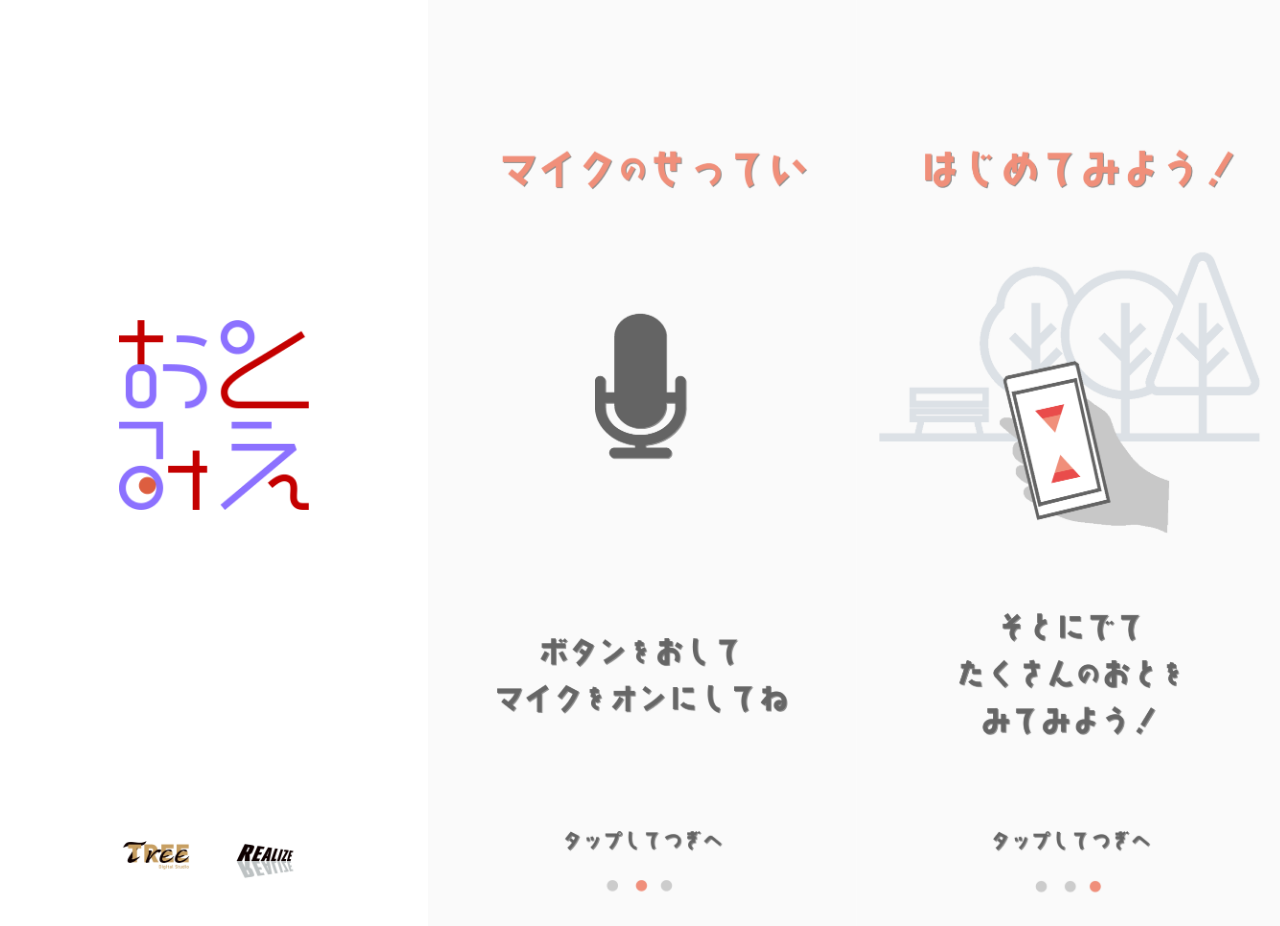
==== app/index.html @ 05047c59 "Merge branch 'main' of https://github.com/TREE-REALIZE/otomie" ====
<!DOCTYPE html>
<html lang="ja">

<head>
    <meta charset="UTF-8">
    <meta http-equiv="X-UA-Compatible" content="IE=edge">
    <meta name="viewport" content="width=device-width, initial-scale=1.0">
    <meta name="apple-mobile-web-app-capable" content="yes"> <!-- アドレスバー非表示 -->
    <meta name="apple-mobile-web-app-status-bar-style" content="black-translucent"> <!-- ステータスバー半透明 -->
    <meta name="viewport" content="width=device-width, initial-scale=1.0, viewport-fit=cover"> <!-- レンダリング領域を最大限まで広げる -->

    <title>オトミエ</title>
    <link rel="stylesheet" href="https://maxcdn.bootstrapcdn.com/font-awesome/4.7.0/css/font-awesome.min.css" />
    <link rel="stylesheet" href="styles/destyle.min.css">
    <link rel="stylesheet" href="styles/style.css">
    <link rel="apple-touch-icon" href="images/AppIcon.png" />
</head>

<body>
    <!-- スプラッシュ画面 -->
    <div id="SplashWindow" class="Window">
        <div id="SplashImageGrp" class="FadeOutSplash">
            <img src="images/AppLogo.png" alt="アプリロゴ画像" id="AppLogoImage">
            <img src="images/TreeRealize.png" alt="会社・事業部ロゴ画像" id="TreeRealizeImage">
        </div>
    </div>

    <!-- ハウトゥ画面 -->
    <div id="HowToWindow" class="Window">
        <div class="Slider">
            <!-- SliderContent:スライドする役目 -->
            <div class="SliderContent Window">
                <div id="ConceptCard">
                    <img src="images/Howto01.png" id="HowtoImg01">
                </div>
            </div>
            <div class="SliderContent Window">
                <div id="MicOnCard">
                    <img src="images/Howto02.png" id="HowtoImg02">
                </div>
            </div>
            <div class="SliderContent Window">
                <div id="StartCard">
                    <img src="images/Howto03.png" id="HowtoImg03">
                </div>
            </div>
        </div>
    </div>

    <!-- 収録画面 -->
    <div id="RecWindow" class="Window">
        <h1 id="sampleArea">サンプル</h1>
        <div id="TitleLogoRec"></div>
        <div id="VisualRealTime"></div>
        <canvas id="CanvasRealTime"></canvas>
        <canvas id="CanvasWaveFormRec"></canvas>
        <canvas id="fpsCanvas" width="200" height="100"></canvas>
        <div id="RecBottomCover">
            <div id="ButtonStartRecBack">
                <!-- ↓クラスの付け替えで状態(NormalRecBtn StartRecBtn)切り替え -->
                <div id="ButtonStartRec" class="NormalRecBtn">
                    <div id="RecCountTextBack">
                        <div id="RecCountText"></div>
                    </div>
                </div>
            </div>
        </div>
        <div id="ThumbnailImage" class="Displaynone"></div>

    </div>

    <!-- 再生中画面 -->
    <div id="PlayWindow" class="Window">
        <!-- ↓クラスの付け替えで状態(RecNow RecFinish RecIcon RecPlayer)切り替え -->
        <div id="RecContainer" class="RecNow">
            <div id="WhiteFadePanelPlay"></div>
            <div id="CanvasRecMovie"></div>
            <canvas id="CanvasWaveFormPlay"></canvas>
            <div id="RecDateTime"><img src="images/TimeIcon.png"></i> 2022年12月22日 12:35</div>
            <div id="RecLocation"><img src="images/LocationIcon.png"></i> 東京ビッグサイト 南展示棟</div>
            <div id="PlayBottomCover">
                <div id="ButtonStartPlayBack">
                    <!-- 再生/停止ボタン -->
                    <!-- ↓クラスの付け替えで状態(PlayMovieBtn StopMovieBtn)切り替え -->
                    <div id="ButtonStartPlay" class="PlayMovieBtn"></div>
                </div>
                <div id="ButtonBackToRecWindow"><i class="fa fa-arrow-left"></i></div>
                <div id="ButtonDeleteMovie"><i class="fa fa-ellipsis-v"></i></div>
            </div>
        </div>
    </div>

    <!-- 画面上側UI -->
    <div id="OverWindow" class="Window">
        <img src="images/TitleLogo.png" id="TitleLogo">
        <div id="ClickDefence" class="Displaynone"></div>
        <div id="WhiteFadePanelOver"></div>
        <!-- ↓クラスの付け替えで状態(InactivePopupWindow ActivePopupWindow)切り替え -->
        <div id="DeleteConfirmText" class="InactivePopupWindow">収録データを削除しますか？
            <div id="DeleteText">削除</div>
            <div id="CancelText">キャンセル</div>
        </div>
        <!-- <div id="DeleteCompleteText" class="">収録データを削除しました</div> -->
    </div>

    <script src="script/otomie-visual.js"></script>
    <script src="script/voice_analyse.js"></script>
    <script src="script/app.js"></script>
    <script src="script/UIManager.js"></script>
</body>

</html>
---- app/styles/destyle.min.css ----
/*! destyle.css v3.0.0 | MIT License | https://github.com/nicolas-cusan/destyle.min.css */
*,::before,::after{box-sizing:border-box;border-style:solid;border-width:0}html{line-height:1.15;-webkit-text-size-adjust:100%;-webkit-tap-highlight-color:transparent}body{margin:0}main{display:block}p,table,blockquote,address,pre,iframe,form,figure,dl{margin:0}h1,h2,h3,h4,h5,h6{font-size:inherit;font-weight:inherit;margin:0}ul,ol{margin:0;padding:0;list-style:none}dt{font-weight:700}dd{margin-left:0}hr{box-sizing:content-box;height:0;overflow:visible;border-top-width:1px;margin:0;clear:both;color:inherit}pre{font-family:monospace,monospace;font-size:inherit}address{font-style:inherit}a{background-color:transparent;text-decoration:none;color:inherit}abbr[title]{text-decoration:underline dotted}b,strong{font-weight:bolder}code,kbd,samp{font-family:monospace,monospace;font-size:inherit}small{font-size:80%}sub,sup{font-size:75%;line-height:0;position:relative;vertical-align:baseline}sub{bottom:-.25em}sup{top:-.5em}svg,img,embed,object,iframe{vertical-align:bottom}button,input,optgroup,select,textarea{-webkit-appearance:none;appearance:none;vertical-align:middle;color:inherit;font:inherit;background:transparent;padding:0;margin:0;border-radius:0;text-align:inherit;text-transform:inherit}[type="checkbox"]{-webkit-appearance:checkbox;appearance:checkbox}[type="radio"]{-webkit-appearance:radio;appearance:radio}button,[type="button"],[type="reset"],[type="submit"]{cursor:pointer}button:disabled,[type="button"]:disabled,[type="reset"]:disabled,[type="submit"]:disabled{cursor:default}:-moz-focusring{outline:auto}select:disabled{opacity:inherit}option{padding:0}fieldset{margin:0;padding:0;min-width:0}legend{padding:0}progress{vertical-align:baseline}textarea{overflow:auto}[type="number"]::-webkit-inner-spin-button,[type="number"]::-webkit-outer-spin-button{height:auto}[type="search"]{outline-offset:-2px}[type="search"]::-webkit-search-decoration{-webkit-appearance:none}::-webkit-file-upload-button{-webkit-appearance:button;font:inherit}label[for]{cursor:pointer}details{display:block}summary{display:list-item}[contenteditable]:focus{outline:auto}table{border-color:inherit}caption{text-align:left}td,th{vertical-align:top;padding:0}th{text-align:left;font-weight:700}
---- app/styles/style.css ----
@charset "UTF-8";

/* 位置、組み、サイズ、形、線、色 */


body {
    position: relative;
    user-select: none;
    margin: 0;
    /* あとで消す */
    background-color: rgb(204, 204, 204);
}

/* すべての画面共通の外枠 */
.Window {
    position: absolute;
    width: 100%;
    height: 100%;

    /* あとで消す */
    width: 428px;
    height: 926px;
}

/*-- 非表示用クラス --*/
.Displaynone {
    display: none;
}

/* ----------------------各画面---------------------- */
/*-------- スプラッシュ画面 --------*/
#SplashWindow {
    background-color: rgb(255, 255, 255);
    text-align: center;
    z-index: 50;
}
#AppLogoImage {
    position: absolute;
    top: 320px;
    left: 119px;
    width: 190px;
    height: 190px;
}
#TreeRealizeImage {
    position: absolute;
    bottom: 46.3px;
    left: 0;
    width: 428px;
    height: 40px;
}
/* Splash画面画像フェードアウト */
.FadeOutSplash {
    animation-name: fadeOutSplash;
    animation-duration: 2s;
    animation-timing-function: ease;
    animation-fill-mode: forwards;
}
/* スプラッシュ画面フェードアウトアニメ */
@keyframes fadeOutSplash {
    0%, 40% {
        opacity: 1;
    }

    100% {
        opacity: 0;
        visibility: collapse;
    }
}

/*-------- Howto画面 --------*/
#HowToWindow {
    z-index: 40;
}

.Slider {
    width: 100%;
    margin: 0 auto;
    display: flex;
    flex-direction: row;
    flex-wrap: nowrap;
    justify-content: flex-start;
    align-items: center;
}

.SliderContent {
    position: relative;
    min-width: 100%;
}

/* Howto画像 */
#HowtoImg01, #HowtoImg02, #HowtoImg03 {
    position: absolute;
    bottom: 0;
    left: 0;
    width: 428px;
    height: 926px;
}

/* Howto画面のアニメーション */
.SlideHowtoAnim01 {
    animation-name: slideHowtoAnim01;
    animation-duration: 1s;
    animation-timing-function: ease;
    animation-fill-mode: forwards;
}

@keyframes slideHowtoAnim01 {
    0% {
        transform: translateX(0);
    }

    100% {
        transform: translateX(-100%);
    }
}

.SlideHowtoAnim02 {
    animation-name: slideHowtoAnim02;
    animation-duration: 1s;
    animation-timing-function: ease;
    animation-fill-mode: forwards;
}

@keyframes slideHowtoAnim02 {
    0% {
        transform: translateX(-100%);
    }

    100% {
        transform: translateX(-200%);
    }
}

/*-------------------- 収録画面 -----------------------*/
#RecWindow {
    background-color: rgb(255, 255, 255);
    text-align: center;
    z-index: 10;
}

/* 収録画面のグラフィックの親 */
#CanvasRealTime {
    position: absolute;
    bottom: 418px;
    left: 44px;
    width: 340px;
    height: 340px;
    border-radius: 30px;
    overflow: hidden;
    opacity: 0.5;
}

/* 収録画面のグラフィック */
#CanvasRealTime>canvas {
    width: 100%;
    height: 100%;
}

#VisualRealTime {
    position: absolute;
    bottom: 418px;
    left: 44px;
    width: 340px;
    height: 340px;
    border-radius: 30px;
    background-color: rgb(194, 194, 194);
    overflow: hidden;
}

#VisualRealTime>canvas {
    width: 100%;
    height: 100%;
}

/* 収録画面の波形 */
#CanvasWaveFormRec {
    position: absolute;
    bottom: 259px;
    left: 0;
    width: 100%;
    height: 120px;
    /* background-color: rgb(255, 136, 136); */
}

/* 画面下部の背景 */
#RecBottomCover {
    position: absolute;
    bottom: 0;
    width: 100%;
    height: 180px;
    background-color: rgb(18, 77, 274);
}

/* 収録開始ボタンの背景 */
#ButtonStartRecBack {
    position: absolute;
    bottom: 110px;
    left: 159px;
    width: 110px;
    height: 110px;
    background-color: rgb(255, 255, 255);
    border-radius: 50%;
}

/* 収録開始ボタン */
#ButtonStartRec {
    position: absolute;
    bottom: 5px;
    left: 5px;
    width: 100px;
    height: 100px;
    border-radius: 50%;
    background-color: rgb(18, 77, 274);
}

/* 秒数の背景 */
#RecCountTextBack {
    position: absolute;
    bottom: 15px;
    left: 15px;
    width: 70px;
    height: 70px;
    background-color: rgb(255, 255, 255);
    border-radius: 50%;
}

/* 秒数 */
#RecCountText {
    position: absolute;
    bottom: 17px;
    left: 17px;
    width: 36px;
    height: 36px;
    border-radius: 20%;
    line-height: 38px;
    font-family: sans-serif;
    font-weight: 100;
    font-size: 28px;
    letter-spacing: 0em;
    color: rgb(255, 255, 255);
}

/* 録画ボタン -通常状態 */
#ButtonStartRec.NormalRecBtn,
#ButtonStartRec.NormalRecBtn #RecCountText {
    background-color: rgb(18, 77, 274);
    border-radius: 50%;
}

/* 録画ボタン -録画状態 */
#ButtonStartRec.StartRecBtn,
#ButtonStartRec.StartRecBtn #RecCountText {
    background-color: rgb(255, 84, 27);
}

/* サムネイル画像 */
#ThumbnailImage {
    position: absolute;
    bottom: 40px;
    left: 30px;
    width: 105px;
    height: 105px;
    border-radius: 15%;
    background-size: contain;
    background-color: rgb(98, 218, 255);
}

/*--------------------- 再生画面(収録済み) -------------------------*/
#PlayWindow {
    pointer-events: none;
    z-index: 20;
}

/* クリックできるUI */
#RecContainer.RecIcon #CanvasRecMovie,
#RecContainer.RecPlayer #ButtonStartPlay,
#RecContainer.RecPlayer #ButtonBackToRecWindow,
#RecContainer.RecPlayer #ButtonDeleteMovie {
    pointer-events: auto;
}

/* 収録中・収録終了・プレイヤー状態共通 */
#RecContainer.RecNow,
#RecContainer.RecFinish,
#RecContainer.RecIcon,
#RecContainer.RecPlayer {
    position: absolute;
    width: 100%;
    height: 100%;
}

/* 再生画面のグラフィックの親 */
#CanvasRecMovie {
    overflow: hidden;
    background-size: contain;
}
/* 再生画面のグラフィック */
#CanvasRecMovie>canvas {
    overflow: hidden;
    width: 100%;
    height: 100%;
}

/* -----------------収録中状態------------------ */
/* 全部非表示 */
#RecContainer.RecNow {
    display: none;
}

/* -----------------収録終了状態------------------ */
/* グラフィック */
#RecContainer.RecFinish #CanvasRecMovie {
    position: absolute;
    bottom: 418px;
    left: 44px;
    width: 340px;
    height: 340px;
    border-radius: 30px;
    background-color: rgb(125, 255, 98);
}

/* それ以外非表示 */
#RecContainer.RecFinish #WhiteFadePanelPlay,
#RecContainer.RecFinish #CanvasWaveFormPlay,
#RecContainer.RecFinish #RecDateTime,
#RecContainer.RecFinish #RecLocation,
#RecContainer.RecFinish #PlayBottomCover {
    display: none;
}

/* ------------------アイコン状態---------------------- */
/* 白フェード */
#RecContainer.RecIcon #WhiteFadePanelPlay {
    opacity: 0;
    background-color: rgba(255, 255, 255, 0);
    position: absolute;
    width: 100%;
    height: 100%;
}

/*グラフィック */
#RecContainer.RecIcon #CanvasRecMovie {
    position: absolute;
    bottom: 40px;
    left: 30px;
    width: 105px;
    height: 105px;
    border-radius: 15%;
    background-color: rgb(125, 255, 98);
}

/* その他 */
#RecContainer.RecIcon #CanvasWaveFormPlay,
#RecContainer.RecIcon #RecDateTime,
#RecContainer.RecIcon #RecLocation,
#RecContainer.RecIcon #PlayBottomCover,
#RecContainer.RecIcon #ButtonStartPlayBack,
#RecContainer.RecIcon #ButtonStartPlay,
#RecContainer.RecIcon #ButtonBackToRecWindow,
#RecContainer.RecIcon #ButtonDeleteMovie,
#RecContainer.RecIcon #RecDateTime,
#RecContainer.RecIcon #RecLocation {
    position: absolute;
    bottom: 0;
    left: 0;
    opacity: 0;
    width: 0px;
    height: 0px;
}

/* 戻る消すボタン共通 */
#RecContainer.RecIcon #ButtonBackToRecWindow,
#RecContainer.RecIcon #ButtonDeleteMovie {
    line-height: 30px;
    text-align: center;
    font-family: sans-serif;
    font-size: 0px;
    color: rgb(230, 230, 230);
}

/* 日時場所共通 */
#RecContainer.RecIcon #RecDateTime,
#RecContainer.RecIcon #RecLocation {
    line-height: 20px;
    text-align: left;
    font-family: sans-serif;
    font-size: 0px;
    color: rgb(127, 127, 127);
}

/* ボタン共通 */
#RecContainer.RecIcon #ButtonStartPlayBack,
#RecContainer.RecIcon #ButtonStartPlay {
    border-radius: 50%;
}

/* 再生/停止ボタン - 再生ボタン状態 */
#RecContainer.RecIcon #ButtonStartPlay.PlayMovieBtn::before {
    position: absolute;
    top: 50%;
    left: 32.5%;
    transform: translateY(-50%);
    width: 0px;
    height: 0px;
    border: 0px solid transparent;
    border-left: 0px solid transparent;
    box-sizing: border-box;
    content: "";
}

/* 全パーツ共通トランジション */
#RecContainer.RecIcon #WhiteFadePanelPlay,
#RecContainer.RecIcon #CanvasRecMovie,
#RecContainer.RecIcon #CanvasWaveFormPlay,
#RecContainer.RecIcon #RecDateTime,
#RecContainer.RecIcon #RecLocation,
#RecContainer.RecIcon #PlayBottomCover,
#RecContainer.RecIcon #ButtonStartPlayBack,
#RecContainer.RecIcon #ButtonStartPlay,
#RecContainer.RecIcon #ButtonBackToRecWindow,
#RecContainer.RecIcon #ButtonDeleteMovie,
#RecContainer.RecIcon #ButtonStartPlay.PlayMovieBtn::before {
    transition-duration: 0.75s;
}

/* -----------------プレイヤー状態------------------ */
/* 白フェード */
#RecContainer.RecPlayer #WhiteFadePanelPlay {
    opacity: 1;
    background-color: rgb(255, 255, 255);
    position: absolute;
    width: 100%;
    height: 100%;
}

/* グラフィック */
#RecContainer.RecPlayer #CanvasRecMovie {
    position: absolute;
    bottom: 418px;
    left: 44px;
    width: 340px;
    height: 340px;
    border-radius: 30px;
    background-color: rgb(125, 255, 98);
}

/* 波形 */
#RecContainer.RecPlayer #CanvasWaveFormPlay {
    position: absolute;
    bottom: 259px;
    left: 0;
    width: 100%;
    height: 120px;
    /* background-color: rgb(255, 225, 54); */
}

/* 日時場所共通 */
#RecContainer.RecPlayer #RecDateTime,
#RecContainer.RecPlayer #RecLocation {
    position: absolute;
    left: 90px;
    height: 20px;
    width: 100%;
    line-height: 20px;
    text-align: left;
    font-family: sans-serif;
    font-weight: 500;
    font-size: 20px;
    letter-spacing: 0em;
    color: rgb(127, 127, 127);
}

/* 日時 */
#RecContainer.RecPlayer #RecDateTime {
    position: absolute;
    bottom: 219px;
}

/* 場所 */
#RecContainer.RecPlayer #RecLocation {
    position: absolute;
    bottom: 189px;
}

/* 画面下部の背景 */
#RecContainer.RecPlayer #PlayBottomCover {
    position: absolute;
    bottom: 0;
    width: 100%;
    height: 130px;
    background-color: rgb(170, 170, 170);
}

/* 再生ボタンの背景 */
#RecContainer.RecPlayer #ButtonStartPlayBack {
    position: absolute;
    bottom: 59px;
    left: 159px;
    width: 110px;
    height: 110px;
    background-color: rgb(255, 255, 255);
    border-radius: 50%;
}

/* 再生/停止ボタン */
#RecContainer.RecPlayer #ButtonStartPlay {
    position: absolute;
    bottom: 5px;
    left: 5px;
    width: 100px;
    height: 100px;
    border-radius: 50%;
    background-color: rgb(0, 0, 0);
}

/* 再生/停止ボタン - 再生ボタン状態 */
#RecContainer.RecPlayer #ButtonStartPlay.PlayMovieBtn::before {
    position: absolute;
    top: 50%;
    left: 32.5%;
    transform: translateY(-50%);
    width: 0px;
    height: 0px;
    border: 27px solid transparent;
    border-left: 45px solid rgb(255, 255, 255);
    box-sizing: border-box;
    content: "";
}

/* 再生/停止ボタン - 停止ボタン状態 */
#RecContainer.RecPlayer #ButtonStartPlay.StopMovieBtn::before,
#RecContainer.RecPlayer #ButtonStartPlay.StopMovieBtn::after {
    position: absolute;
    top: 50%;
    transform: translateX(-50%) translateY(-50%);
    width: 12px;
    height: 45px;
    box-sizing: border-box;
    background-color: rgb(255, 255, 255);
    content: "";
}

#RecContainer.RecPlayer #ButtonStartPlay.StopMovieBtn::before {
    left: 35%;
}

#RecContainer.RecPlayer #ButtonStartPlay.StopMovieBtn::after {
    left: 65%;
}

/* 戻る消すボタン共通 */
#RecContainer.RecPlayer #ButtonBackToRecWindow,
#RecContainer.RecPlayer #ButtonDeleteMovie {
    position: absolute;
    bottom: 50px;
    width: 30px;
    height: 30px;
    line-height: 30px;
    text-align: center;
    font-family: sans-serif;
    font-size: 35px;
    color: rgb(230, 230, 230);
}

/* 戻るボタン */
#RecContainer.RecPlayer #ButtonBackToRecWindow {
    position: absolute;
    left: 40px;
}

/* 消すボタン */
#RecContainer.RecPlayer #ButtonDeleteMovie {
    position: absolute;
    left: 358px;
}

/* 全パーツ共通トランジション */
#RecContainer.RecPlayer #WhiteFadePanelPlay,
#RecContainer.RecPlayer #CanvasRecMovie,
#RecContainer.RecPlayer #CanvasWaveFormPlay,
#RecContainer.RecPlayer #RecDateTime,
#RecContainer.RecPlayer #RecLocation,
#RecContainer.RecPlayer #PlayBottomCover,
#RecContainer.RecPlayer #ButtonStartPlayBack,
#RecContainer.RecPlayer #ButtonStartPlay,
#RecContainer.RecPlayer #ButtonBackToRecWindow,
#RecContainer.RecPlayer #ButtonDeleteMovie {
    transition-duration: 0.75s;
}

/* ---------- 画面上にかぶるUI ---------- */
#OverWindow {
    z-index: 30;
    pointer-events: none;
}

/* クリック抑止板 */
#ClickDefence {
    position: absolute;
    height: 100%;
    width: 100%;
    pointer-events: auto;
}

/* 灰色(クリック抑止板用) */
.GrayBackColor {
    background-color: rgba(110, 110, 110, 0.4);
}

/* タイトルロゴ */
#TitleLogo {
    position: absolute;
    top: 83px;
    width: 428px;
    height: 46px;
}

/* 白フェード用板 */
#WhiteFadePanelOver {
    position: absolute;
    top: 0;
    left: 0;
    width: 100%;
    height: 100%;
}

/* 白フェードアウトアニメ */
.FadeOutWhiteOverAnim {
    animation-name: fadeOutWhiteOverAnim;
    animation-duration: 0.5s;
    animation-timing-function: ease;
    animation-fill-mode: forwards;
}

@keyframes fadeOutWhiteOverAnim {
    0% {
        background-color: rgba(255, 255, 255, 0);
    }

    100% {
        background-color: rgb(255, 255, 255);
    }
}

/* 白フェードインアニメ */
.FadeInWhiteOverAnim {
    animation-name: fadeInWhiteOverAnim;
    animation-duration: 0.5s;
    animation-timing-function: ease;
    animation-fill-mode: forwards;
}

@keyframes fadeInWhiteOverAnim {
    0% {
        background-color: rgb(255, 255, 255);
    }

    100% {
        background-color: rgba(255, 255, 255, 0);
    }
}

/* 削除確認テキスト-アクティブ状態 */
#DeleteConfirmText.ActivePopupWindow {
    pointer-events: auto;
    position: absolute;
    top: 273px;
    left: 64px;
    width: 300px;
    height: 130px;
    border-radius: 8px;
    background-color: rgb(255, 255, 255);
    box-shadow: 0px 5px 15px 0px rgba(0, 0, 0, 0.35);
    line-height: 75px;
    text-align: center;
    font-family: sans-serif;
    font-weight: 500;
    font-size: 19px;
    letter-spacing: 0em;
    color: rgb(51, 51, 51);
}
/* 削除テキスト-アクティブ状態 */
#DeleteConfirmText.ActivePopupWindow #DeleteText {
    position: absolute;
    top: 65px;
    left: 30px;
    width: 110px;
    height: 40px;
    border-radius: 8px;
    background-color: rgb(200, 200, 200);
    line-height: 40px;
    text-align: center;
    font-family: sans-serif;
    font-weight: 500;
    font-size: 15px;
    letter-spacing: 0em;
    color: rgb(51, 51, 51);
}
/* キャンセルテキスト-アクティブ状態 */
#DeleteConfirmText.ActivePopupWindow #CancelText {
    position: absolute;
    top: 65px;
    left: 160px;
    width: 110px;
    height: 40px;
    border-radius: 8px;
    background-color: rgb(18, 77, 274);
    line-height: 40px;
    text-align: center;
    font-family: sans-serif;
    font-weight: 500;
    font-size: 15px;
    letter-spacing: 0em;
    color: rgb(255, 255, 255);
}
#DeleteConfirmText.ActivePopupWindow,
#DeleteConfirmText.ActivePopupWindow #DeleteText,
#DeleteConfirmText.ActivePopupWindow #CancelText {
    transition-duration: 0.2s;
}

/* 削除確認テキスト-非アクティブ状態 */
#DeleteConfirmText.InactivePopupWindow {
    pointer-events: auto;
    position: absolute;
    top: 294.5px;
    left: 114px;
    width: 200px;
    height: 87px;
    border-radius: 5px;
    background-color: rgba(255, 255, 255, 0);
    box-shadow: 0px 3px 10px 0px rgba(0, 0, 0, 0);
    line-height: 50px;
    text-align: center;
    font-family: sans-serif;
    font-weight: 500;
    font-size: 12px;
    letter-spacing: 0em;
    color: rgba(51, 51, 51, 0);
}
/* 削除テキスト-非アクティブ状態 */
#DeleteConfirmText.InactivePopupWindow #DeleteText {
    position: absolute;
    top: 43.5px;
    left: 20px;
    width: 73px;
    height: 27px;
    border-radius: 5px;
    background-color: rgba(200, 200, 200, 0);
    line-height: 27px;
    text-align: center;
    font-family: sans-serif;
    font-weight: 300;
    font-size: 10px;
    letter-spacing: 0em;
    color: rgba(51, 51, 51, 0);
}
/* キャンセルテキスト-非アクティブ状態 */
#DeleteConfirmText.InactivePopupWindow #CancelText {
    position: absolute;
    top: 43.5px;
    left: 107px;
    width: 73px;
    height: 27px;
    border-radius: 5px;
    background-color: rgba(18, 77, 274, 0);
    line-height: 27px;
    text-align: center;
    font-family: sans-serif;
    font-weight: 300;
    font-size: 10px;
    letter-spacing: 0em;
    color: rgba(255, 255, 255, 0);
}
/* #DeleteConfirmText.InactivePopupWindow,
#DeleteConfirmText.InactivePopupWindow #DeleteText,
#DeleteConfirmText.InactivePopupWindow #CancelText {
    transition-duration: 0.2s;
} */

/* ↓作業中 */
/* 削除完了テキスト */
#DeleteCompleteText {
    pointer-events: none;
    position: absolute;
    top: 273px;
    left: 64px;
    width: 300px;
    height: 130px;
    border-radius: 8px;
    background-color: rgb(255, 255, 255);
    box-shadow: 0px 5px 15px 0px rgba(0, 0, 0, 0.35);
    line-height: 75px;
    text-align: center;
    font-family: sans-serif;
    font-weight: 500;
    font-size: 19px;
    letter-spacing: 0em;
    color: rgb(51, 51, 51);
    animation-name: fadeOutDeleteCompleteText;
    animation-duration: 1s;
    animation-timing-function: ease;
    animation-fill-mode: forwards;      
}
@keyframes fadeOutDeleteCompleteText {
    0% {
        opacity: 1;
    }
    100% {
        opacity: 0;
    }
}



/* transformテスト */
.transform {
    transform: scale(2, 2) translate(-50%, -50%);
}
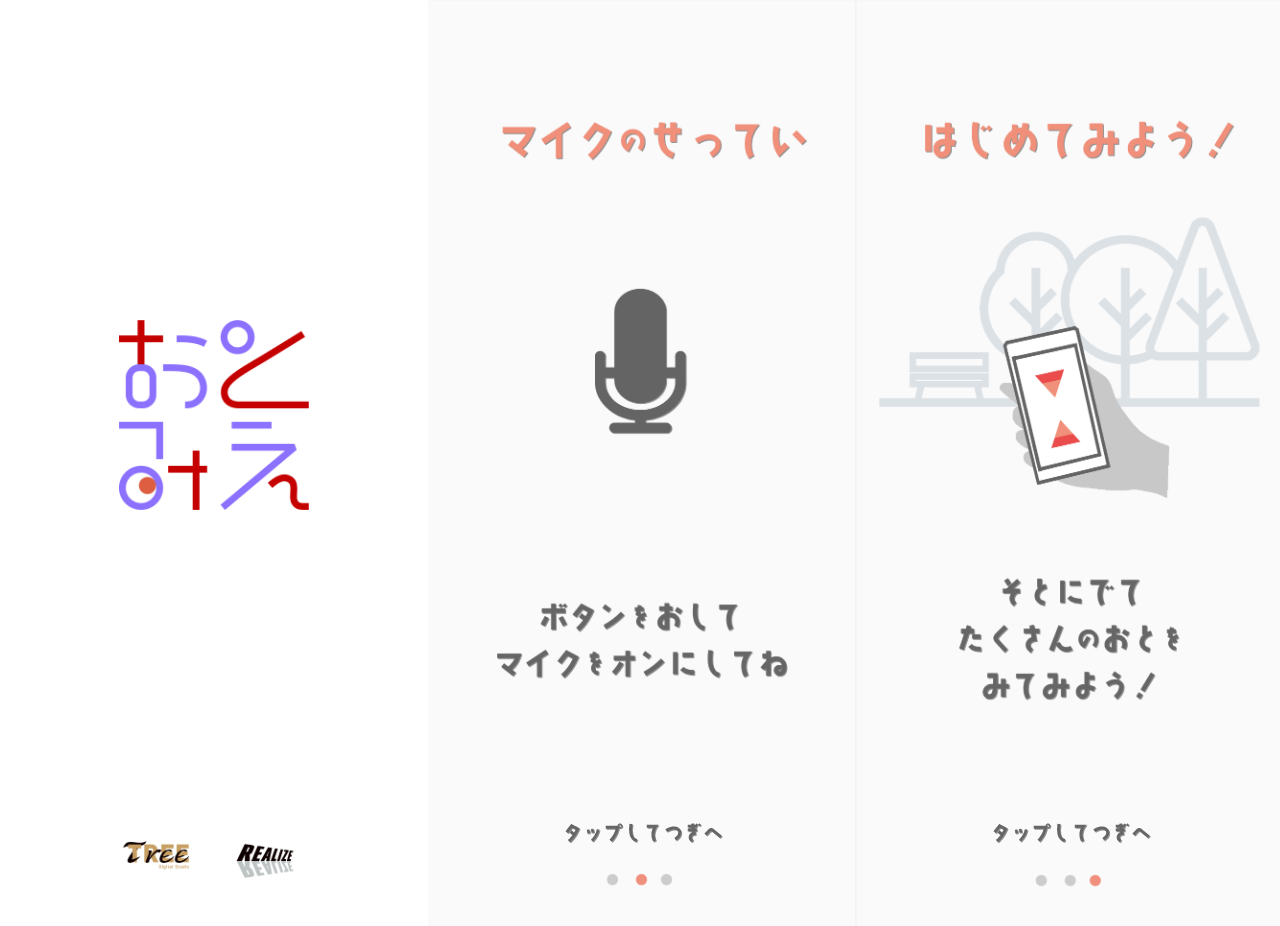
==== commit 3a6e8f5c: "コミット漏れ" ====
--- a/app/index.html
+++ b/app/index.html
@@ -9,7 +9,7 @@
     <meta name="apple-mobile-web-app-status-bar-style" content="black-translucent"> <!-- ステータスバー半透明 -->
     <meta name="viewport" content="width=device-width, initial-scale=1.0, viewport-fit=cover"> <!-- レンダリング領域を最大限まで広げる -->
 
-    <title>オトミエ</title>
+    <title>おとみえ</title>
     <link rel="stylesheet" href="https://maxcdn.bootstrapcdn.com/font-awesome/4.7.0/css/font-awesome.min.css" />
     <link rel="stylesheet" href="styles/destyle.min.css">
     <link rel="stylesheet" href="styles/style.css">
@@ -32,16 +32,19 @@
             <div class="SliderContent Window">
                 <div id="ConceptCard">
                     <img src="images/Howto01.png" id="HowtoImg01">
+                    <img src="images/HowtoNext.png" class="HowtoNext">
                 </div>
             </div>
             <div class="SliderContent Window">
                 <div id="MicOnCard">
                     <img src="images/Howto02.png" id="HowtoImg02">
+                    <img src="images/HowtoNext.png" class="HowtoNext">
                 </div>
             </div>
             <div class="SliderContent Window">
                 <div id="StartCard">
                     <img src="images/Howto03.png" id="HowtoImg03">
+                    <img src="images/HowtoNext.png" class="HowtoNext">
                 </div>
             </div>
         </div>
@@ -49,7 +52,6 @@
 
     <!-- 収録画面 -->
     <div id="RecWindow" class="Window">
-        <h1 id="sampleArea">サンプル</h1>
         <div id="TitleLogoRec"></div>
         <div id="VisualRealTime"></div>
         <canvas id="CanvasRealTime"></canvas>
--- a/app/styles/style.css
+++ b/app/styles/style.css
@@ -6,6 +6,7 @@
 body {
     position: relative;
     user-select: none;
+    -webkit-user-select: none; /* Chrome, Safari, and Opera */
     margin: 0;
     /* あとで消す */
     background-color: rgb(204, 204, 204);
@@ -130,6 +131,33 @@
         transform: translateX(-200%);
     }
 }
+
+/* タップしてつぎへ */
+.HowtoNext {
+    position: absolute;
+    bottom: 79px;
+    left: 0px;
+    width: 428px;
+    height: 25px;
+    animation-name: howtoNextAnim;
+    animation-duration: 2s;
+    animation-timing-function: ease-in-out;
+    animation-fill-mode: forwards;
+    animation-iteration-count: 30;
+}
+@keyframes howtoNextAnim {
+    0% {
+        opacity: 1;
+    }
+    50% {
+        opacity: 0.2;
+        transform: scale(0.95, 0.95);
+    }
+    100% {
+        opacity: 1;
+    }
+}
+
 
 /*-------------------- 収録画面 -----------------------*/
 #RecWindow {
@@ -463,8 +491,9 @@
     width: 100%;
     line-height: 20px;
     text-align: left;
-    font-family: sans-serif;
-    font-weight: 500;
+    /* font-family: sans-serif; */
+    font-family: "ヒラギノ丸ゴ Pro W4","Hiragino Maru Gothic Pro";
+    font-weight: normal;
     font-size: 20px;
     letter-spacing: 0em;
     color: rgb(127, 127, 127);
@@ -718,10 +747,14 @@
 #DeleteConfirmText.ActivePopupWindow #CancelText {
     transition-duration: 0.2s;
 }
+#DeleteConfirmText.ActivePopupWindow #DeleteText:active,
+#DeleteConfirmText.ActivePopupWindow #CancelText:active {
+    transform: scale(0.95, 0.95);
+}
 
 /* 削除確認テキスト-非アクティブ状態 */
 #DeleteConfirmText.InactivePopupWindow {
-    pointer-events: auto;
+    pointer-events: none; /* 見えない時に押せないように */
     position: absolute;
     top: 294.5px;
     left: 114px;
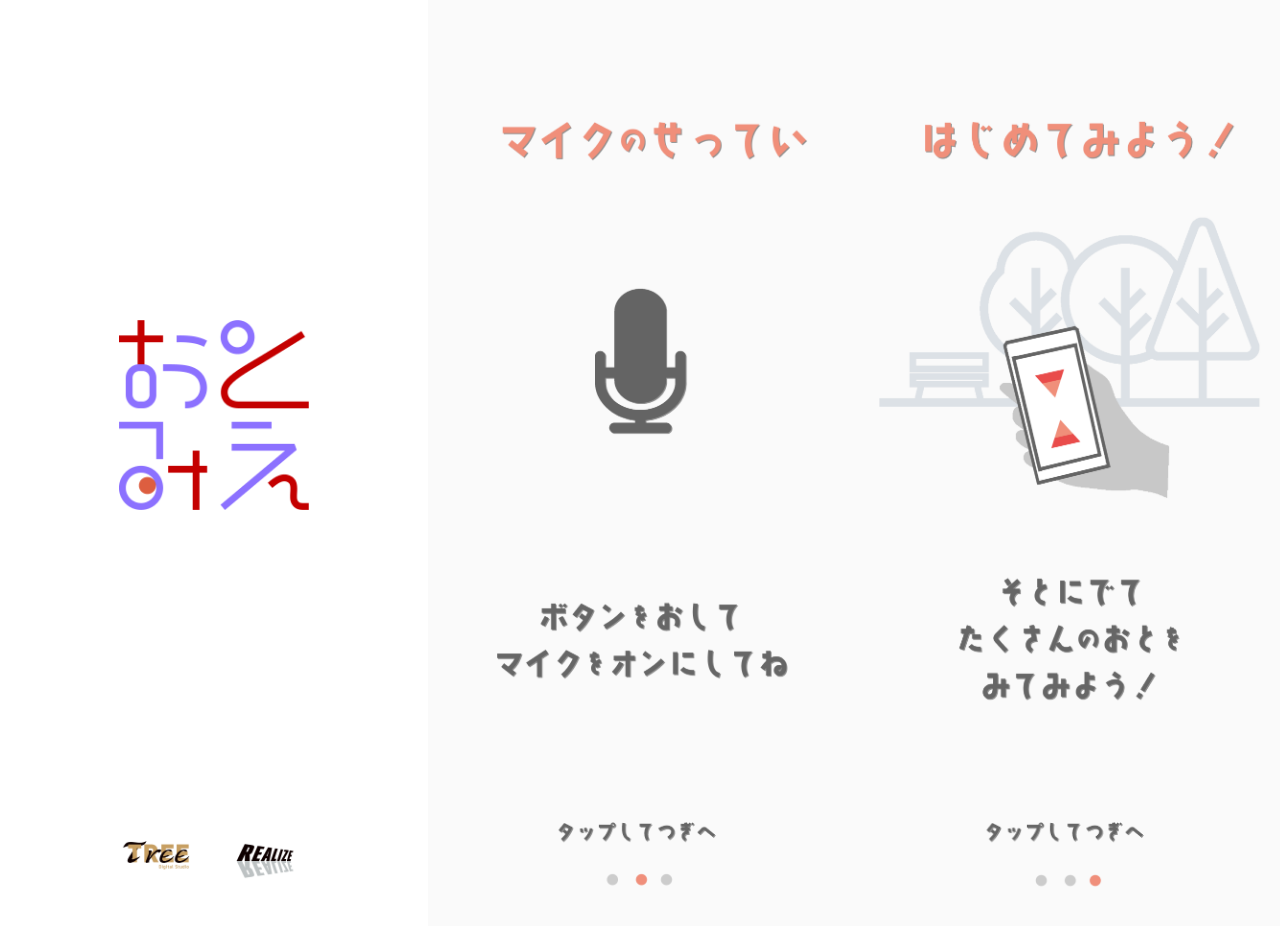
==== commit d54e3797: "FPS表示削除" ====
--- a/app/index.html
+++ b/app/index.html
@@ -11,6 +11,9 @@
 
     <title>おとみえ</title>
     <link rel="stylesheet" href="https://maxcdn.bootstrapcdn.com/font-awesome/4.7.0/css/font-awesome.min.css" />
+    <link rel="preconnect" href="https://fonts.googleapis.com">
+    <link rel="preconnect" href="https://fonts.gstatic.com" crossorigin>
+    <link href="https://fonts.googleapis.com/css2?family=Noto+Sans+JP:wght@100;400&display=swap" rel="stylesheet">
     <link rel="stylesheet" href="styles/destyle.min.css">
     <link rel="stylesheet" href="styles/style.css">
     <link rel="apple-touch-icon" href="images/AppIcon.png" />
@@ -78,8 +81,8 @@
             <div id="WhiteFadePanelPlay"></div>
             <div id="CanvasRecMovie"></div>
             <canvas id="CanvasWaveFormPlay"></canvas>
-            <div id="RecDateTime"><img src="images/TimeIcon.png"></i> 2022年12月22日 12:35</div>
-            <div id="RecLocation"><img src="images/LocationIcon.png"></i> 東京ビッグサイト 南展示棟</div>
+            <img src="images/TimeIcon.png" id="RecDateTimeImg"><div id="RecDateTimeText">2022年12月22日 12:35</div>
+            <img src="images/LocationIcon.png" id="RecLocationImg"><div id="RecLocationText">東京ビッグサイト 南展示棟</div>
             <div id="PlayBottomCover">
                 <div id="ButtonStartPlayBack">
                     <!-- 再生/停止ボタン -->
@@ -102,7 +105,7 @@
             <div id="DeleteText">削除</div>
             <div id="CancelText">キャンセル</div>
         </div>
-        <!-- <div id="DeleteCompleteText" class="">収録データを削除しました</div> -->
+        <div id="DeleteCompleteText" class="Displaynone">収録データを削除しました</div>
     </div>
 
     <script src="script/otomie-visual.js"></script>
--- a/app/styles/style.css
+++ b/app/styles/style.css
@@ -1,15 +1,14 @@
 @charset "UTF-8";
-
-/* 位置、組み、サイズ、形、線、色 */
-
 
 body {
     position: relative;
+    margin: 0;
+    width: 428px;
+    height: 926px;
     user-select: none;
-    -webkit-user-select: none; /* Chrome, Safari, and Opera */
-    margin: 0;
-    /* あとで消す */
-    background-color: rgb(204, 204, 204);
+    -webkit-user-select: none; /* Chrome, Safari, and Opera 選択無効*/
+    touch-action: manipulation; /*ダブルタップ無効*/
+    background-color: rgb(250, 250, 250);
 }
 
 /* すべての画面共通の外枠 */
@@ -52,7 +51,7 @@
 /* Splash画面画像フェードアウト */
 .FadeOutSplash {
     animation-name: fadeOutSplash;
-    animation-duration: 2s;
+    animation-duration: 2.5s;
     animation-timing-function: ease;
     animation-fill-mode: forwards;
 }
@@ -350,8 +349,10 @@
 /* それ以外非表示 */
 #RecContainer.RecFinish #WhiteFadePanelPlay,
 #RecContainer.RecFinish #CanvasWaveFormPlay,
-#RecContainer.RecFinish #RecDateTime,
-#RecContainer.RecFinish #RecLocation,
+#RecContainer.RecFinish #RecDateTimeImg,
+#RecContainer.RecFinish #RecLocationImg,
+#RecContainer.RecFinish #RecDateTimeText,
+#RecContainer.RecFinish #RecLocationText,
 #RecContainer.RecFinish #PlayBottomCover {
     display: none;
 }
@@ -379,15 +380,15 @@
 
 /* その他 */
 #RecContainer.RecIcon #CanvasWaveFormPlay,
-#RecContainer.RecIcon #RecDateTime,
-#RecContainer.RecIcon #RecLocation,
+#RecContainer.RecIcon #RecDateTimeImg,
+#RecContainer.RecIcon #RecLocationImg,
+#RecContainer.RecIcon #RecDateTimeText,
+#RecContainer.RecIcon #RecLocationText,
 #RecContainer.RecIcon #PlayBottomCover,
 #RecContainer.RecIcon #ButtonStartPlayBack,
 #RecContainer.RecIcon #ButtonStartPlay,
 #RecContainer.RecIcon #ButtonBackToRecWindow,
-#RecContainer.RecIcon #ButtonDeleteMovie,
-#RecContainer.RecIcon #RecDateTime,
-#RecContainer.RecIcon #RecLocation {
+#RecContainer.RecIcon #ButtonDeleteMovie {
     position: absolute;
     bottom: 0;
     left: 0;
@@ -401,17 +402,24 @@
 #RecContainer.RecIcon #ButtonDeleteMovie {
     line-height: 30px;
     text-align: center;
-    font-family: sans-serif;
     font-size: 0px;
     color: rgb(230, 230, 230);
 }
 
-/* 日時場所共通 */
-#RecContainer.RecIcon #RecDateTime,
-#RecContainer.RecIcon #RecLocation {
+/* 日時場所画像共通 */
+#RecContainer.RecIcon #RecDateTimeImg,
+#RecContainer.RecIcon #RecLocationImg {
+    position: absolute;
+    left: 75px;
+    height: 20px;
+    width: 20px;
+}
+/* 日時場所テキスト共通 */
+#RecContainer.RecIcon #RecDateTimeText,
+#RecContainer.RecIcon #RecLocationText {
     line-height: 20px;
     text-align: left;
-    font-family: sans-serif;
+    font-family: 'Noto Sans JP', sans-serif;
     font-size: 0px;
     color: rgb(127, 127, 127);
 }
@@ -440,15 +448,17 @@
 #RecContainer.RecIcon #WhiteFadePanelPlay,
 #RecContainer.RecIcon #CanvasRecMovie,
 #RecContainer.RecIcon #CanvasWaveFormPlay,
-#RecContainer.RecIcon #RecDateTime,
-#RecContainer.RecIcon #RecLocation,
+#RecContainer.RecIcon #RecDateTimeImg,
+#RecContainer.RecIcon #RecLocationImg,
+#RecContainer.RecIcon #RecDateTimeText,
+#RecContainer.RecIcon #RecLocationText,
 #RecContainer.RecIcon #PlayBottomCover,
 #RecContainer.RecIcon #ButtonStartPlayBack,
 #RecContainer.RecIcon #ButtonStartPlay,
 #RecContainer.RecIcon #ButtonBackToRecWindow,
 #RecContainer.RecIcon #ButtonDeleteMovie,
 #RecContainer.RecIcon #ButtonStartPlay.PlayMovieBtn::before {
-    transition-duration: 0.75s;
+    transition-duration: 0.5s;
 }
 
 /* -----------------プレイヤー状態------------------ */
@@ -481,32 +491,46 @@
     height: 120px;
     /* background-color: rgb(255, 225, 54); */
 }
-
-/* 日時場所共通 */
-#RecContainer.RecPlayer #RecDateTime,
-#RecContainer.RecPlayer #RecLocation {
-    position: absolute;
-    left: 90px;
+/* 日時場所画像共通 */
+#RecContainer.RecPlayer #RecDateTimeImg,
+#RecContainer.RecPlayer #RecLocationImg {
+    position: absolute;
+    left: 75px;
     height: 20px;
-    width: 100%;
+    width: 20px;
+}
+/* 日時画像 */
+#RecContainer.RecPlayer #RecDateTimeImg {
+    bottom: 219px;
+}
+/* 場所画像 */
+#RecContainer.RecPlayer #RecLocationImg {
+    bottom: 189px;
+}
+/* 日時場所テキスト共通 */
+#RecContainer.RecPlayer #RecDateTimeText,
+#RecContainer.RecPlayer #RecLocationText {
+    position: absolute;
+    left: 102px;
+    height: 20px;
+    width: 353px;
     line-height: 20px;
     text-align: left;
-    /* font-family: sans-serif; */
-    font-family: "ヒラギノ丸ゴ Pro W4","Hiragino Maru Gothic Pro";
-    font-weight: normal;
+    font-family: 'Noto Sans JP', sans-serif;
+    font-weight: 400;
     font-size: 20px;
     letter-spacing: 0em;
     color: rgb(127, 127, 127);
 }
 
-/* 日時 */
-#RecContainer.RecPlayer #RecDateTime {
+/* 日時テキスト */
+#RecContainer.RecPlayer #RecDateTimeText {
     position: absolute;
     bottom: 219px;
 }
 
-/* 場所 */
-#RecContainer.RecPlayer #RecLocation {
+/* 場所テキスト */
+#RecContainer.RecPlayer #RecLocationText {
     position: absolute;
     bottom: 189px;
 }
@@ -586,7 +610,7 @@
     height: 30px;
     line-height: 30px;
     text-align: center;
-    font-family: sans-serif;
+    font-family: 'Noto Sans JP', sans-serif;
     font-size: 35px;
     color: rgb(230, 230, 230);
 }
@@ -607,8 +631,10 @@
 #RecContainer.RecPlayer #WhiteFadePanelPlay,
 #RecContainer.RecPlayer #CanvasRecMovie,
 #RecContainer.RecPlayer #CanvasWaveFormPlay,
-#RecContainer.RecPlayer #RecDateTime,
-#RecContainer.RecPlayer #RecLocation,
+#RecContainer.RecPlayer #RecDateTimeImg,
+#RecContainer.RecPlayer #RecLocationImg,
+#RecContainer.RecPlayer #RecDateTimeText,
+#RecContainer.RecPlayer #RecLocationText,
 #RecContainer.RecPlayer #PlayBottomCover,
 #RecContainer.RecPlayer #ButtonStartPlayBack,
 #RecContainer.RecPlayer #ButtonStartPlay,
@@ -633,7 +659,7 @@
 
 /* 灰色(クリック抑止板用) */
 .GrayBackColor {
-    background-color: rgba(110, 110, 110, 0.4);
+    background-color: rgba(110, 110, 110, 0.5);
 }
 
 /* タイトルロゴ */
@@ -693,7 +719,8 @@
 #DeleteConfirmText.ActivePopupWindow {
     pointer-events: auto;
     position: absolute;
-    top: 273px;
+    /* top: 273px; */
+    top: 398px;
     left: 64px;
     width: 300px;
     height: 130px;
@@ -702,9 +729,9 @@
     box-shadow: 0px 5px 15px 0px rgba(0, 0, 0, 0.35);
     line-height: 75px;
     text-align: center;
-    font-family: sans-serif;
-    font-weight: 500;
-    font-size: 19px;
+    font-family: 'Noto Sans JP', sans-serif;
+    font-weight: 400;
+    font-size: 18px;
     letter-spacing: 0em;
     color: rgb(51, 51, 51);
 }
@@ -719,7 +746,7 @@
     background-color: rgb(200, 200, 200);
     line-height: 40px;
     text-align: center;
-    font-family: sans-serif;
+    font-family: 'Noto Sans JP', sans-serif;
     font-weight: 500;
     font-size: 15px;
     letter-spacing: 0em;
@@ -736,7 +763,7 @@
     background-color: rgb(18, 77, 274);
     line-height: 40px;
     text-align: center;
-    font-family: sans-serif;
+    font-family: 'Noto Sans JP', sans-serif;
     font-weight: 500;
     font-size: 15px;
     letter-spacing: 0em;
@@ -756,7 +783,8 @@
 #DeleteConfirmText.InactivePopupWindow {
     pointer-events: none; /* 見えない時に押せないように */
     position: absolute;
-    top: 294.5px;
+    /* top: 294.5px; */
+    top: 419.5px;
     left: 114px;
     width: 200px;
     height: 87px;
@@ -765,8 +793,8 @@
     box-shadow: 0px 3px 10px 0px rgba(0, 0, 0, 0);
     line-height: 50px;
     text-align: center;
-    font-family: sans-serif;
-    font-weight: 500;
+    font-family: 'Noto Sans JP', sans-serif;
+    font-weight: 200;
     font-size: 12px;
     letter-spacing: 0em;
     color: rgba(51, 51, 51, 0);
@@ -782,7 +810,7 @@
     background-color: rgba(200, 200, 200, 0);
     line-height: 27px;
     text-align: center;
-    font-family: sans-serif;
+    font-family: 'Noto Sans JP', sans-serif;
     font-weight: 300;
     font-size: 10px;
     letter-spacing: 0em;
@@ -799,12 +827,13 @@
     background-color: rgba(18, 77, 274, 0);
     line-height: 27px;
     text-align: center;
-    font-family: sans-serif;
+    font-family: 'Noto Sans JP', sans-serif;
     font-weight: 300;
     font-size: 10px;
     letter-spacing: 0em;
     color: rgba(255, 255, 255, 0);
 }
+/* トランジション */
 /* #DeleteConfirmText.InactivePopupWindow,
 #DeleteConfirmText.InactivePopupWindow #DeleteText,
 #DeleteConfirmText.InactivePopupWindow #CancelText {
@@ -816,37 +845,36 @@
 #DeleteCompleteText {
     pointer-events: none;
     position: absolute;
-    top: 273px;
-    left: 64px;
-    width: 300px;
-    height: 130px;
-    border-radius: 8px;
-    background-color: rgb(255, 255, 255);
-    box-shadow: 0px 5px 15px 0px rgba(0, 0, 0, 0.35);
-    line-height: 75px;
-    text-align: center;
-    font-family: sans-serif;
-    font-weight: 500;
+    top: 40px;
+    left: 24px;
+    width: 380px;
+    height: 70px;
+    border-radius: 10px;
+    background-color: rgba(230, 230, 230, 0.7);
+    box-shadow: 0px 5px 5px 0px rgba(0, 0, 0, 0.15);
+    line-height: 70px;
+    text-align: center;
+    font-family: 'Noto Sans JP', sans-serif;
+    font-weight: bold;
     font-size: 19px;
-    letter-spacing: 0em;
+    letter-spacing: 0.1em;
     color: rgb(51, 51, 51);
     animation-name: fadeOutDeleteCompleteText;
-    animation-duration: 1s;
+    animation-duration: 2.5s;
     animation-timing-function: ease;
-    animation-fill-mode: forwards;      
+    animation-fill-mode: forwards;
 }
 @keyframes fadeOutDeleteCompleteText {
     0% {
+        opacity: 0;
+        transform: translateY(-80px);
+    }
+    45%,55% {
         opacity: 1;
+        transform: translateY(0px);
     }
     100% {
         opacity: 0;
-    }
-}
-
-
-
-/* transformテスト */
-.transform {
-    transform: scale(2, 2) translate(-50%, -50%);
+        transform: translateY(-80px);
+    }
 }